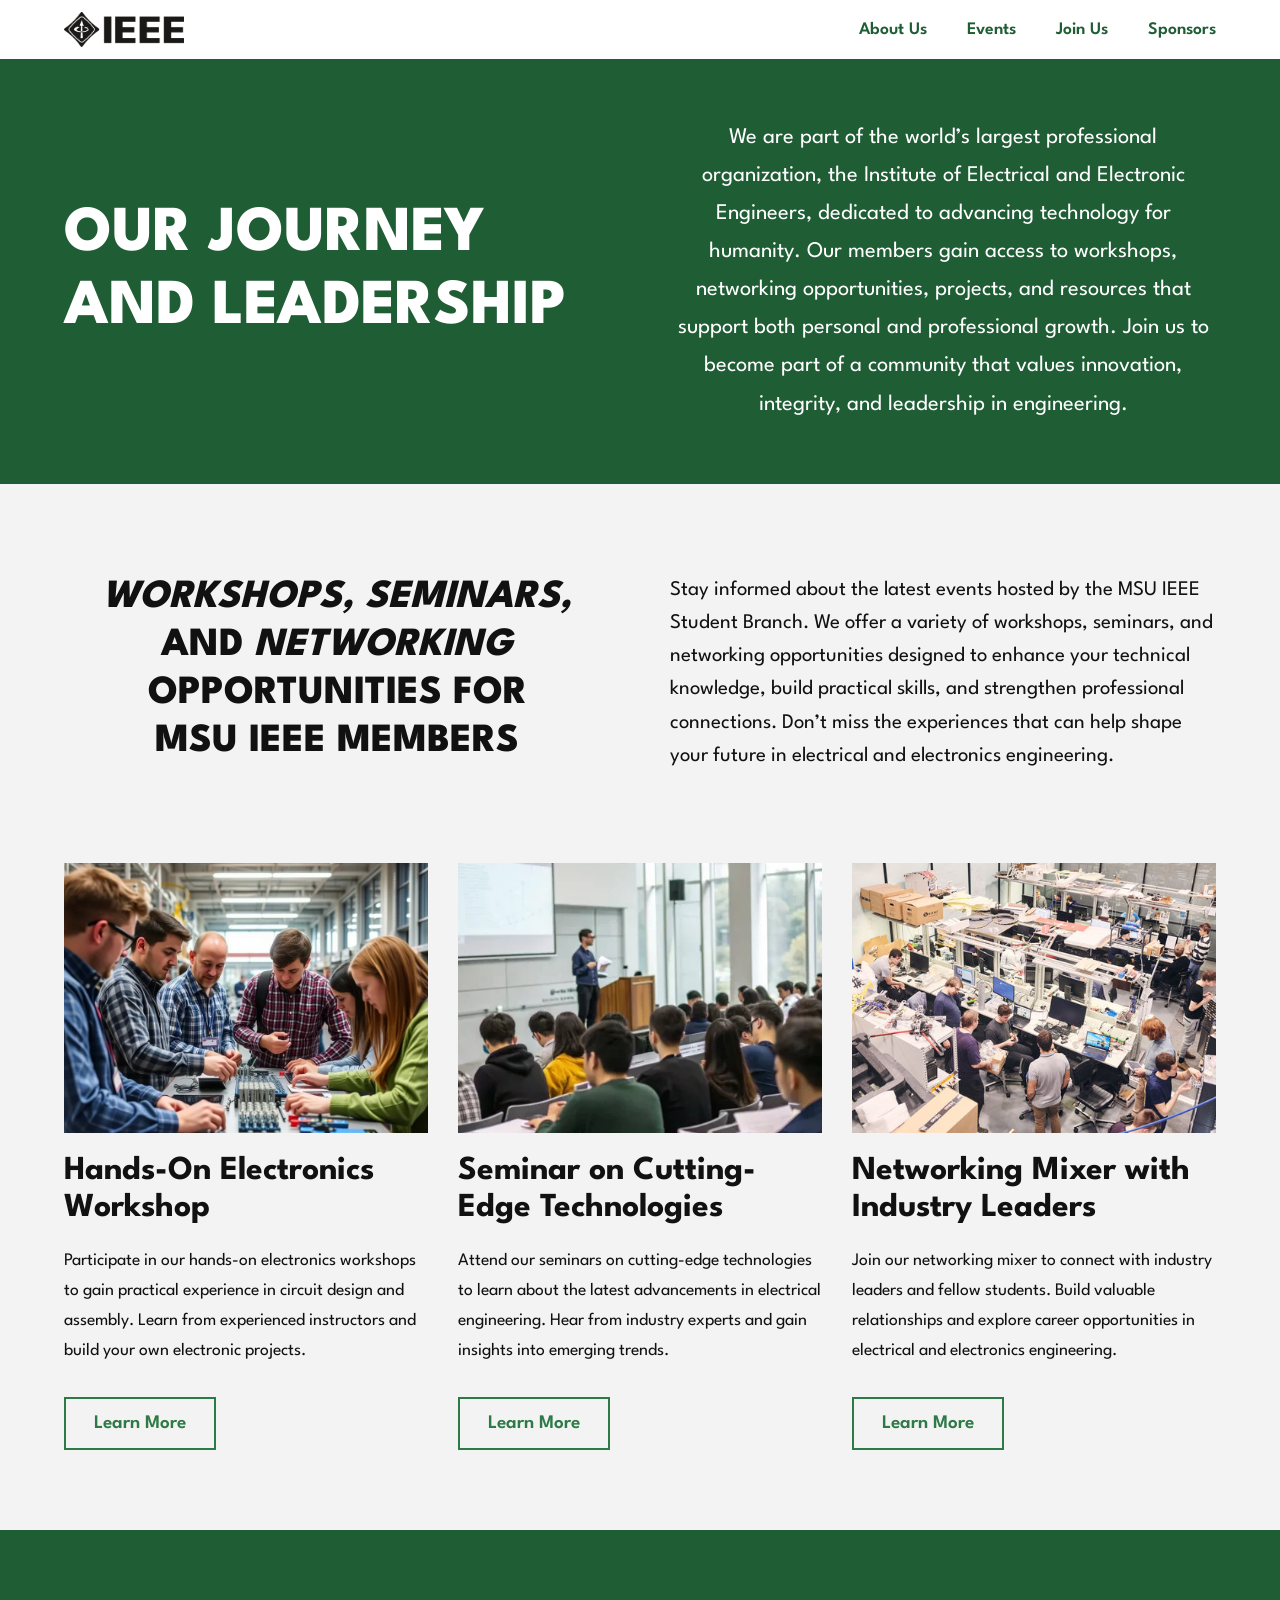
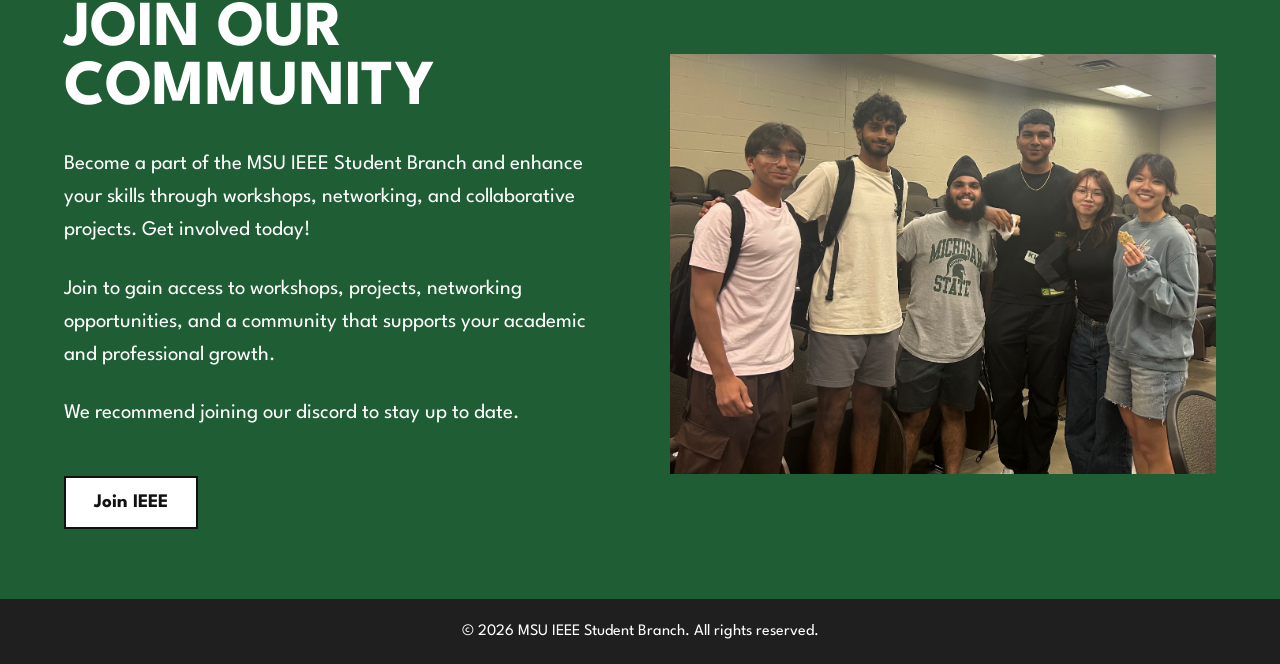
==== index.html @ b6328f14 "added files" ====
<!DOCTYPE html>
<html lang="en">
<head>
  <meta charset="UTF-8" />
  <meta name="viewport" content="width=device-width, initial-scale=1.0" />
  <title>MSU IEEE</title>

  <link rel="stylesheet" href="static/css/navbar.css">
  <link rel="stylesheet" href="static/css/header.css">
  <link rel="stylesheet" href="static/css/main.css">
  <link rel="stylesheet" href="static/css/footer.css">

  <link rel="preconnect" href="https://fonts.googleapis.com">
  <link rel="preconnect" href="https://fonts.gstatic.com" crossorigin>
  <link href="https://fonts.googleapis.com/css2?family=League+Spartan:wght@400;600;700;800&family=Libre+Baskerville:wght@400;700&display=swap" rel="stylesheet">
</head>
<body>

  <!-- Navigation -->
  <nav class="navbar">
    <div class="nav-container">
      <div class="logo">
        <a href="index.html">
          <img src="static/images/ieee.png" alt="MSU IEEE Logo" class="logo-img" />
        </a>
      </div>

      <ul class="nav-links">
        <li><a href="aboutus.html">About Us</a></li>
        <li><a href="events.html">Events</a></li>
        <li><a href="joinus.html">Join Us</a></li>
        <li><a href="sponsors.html">Sponsors</a></li>
      </ul>
    </div>
  </nav>

  <!-- Intro Section -->
  <header class="hero-section fade-in">
    <div class="hero-container">
      <div class="hero-left">
        <h1>OUR JOURNEY AND LEADERSHIP</h1>
      </div>
      <div class="hero-right">
        <p>
          We are part of the world’s largest professional organization, the Institute of
          Electrical and Electronic Engineers, dedicated to advancing technology for humanity.
          Our members gain access to workshops, networking opportunities, projects, and
          resources that support both personal and professional growth. Join us to become
          part of a community that values innovation, integrity, and leadership in engineering.
        </p>
      </div>
    </div>
  </header>

  <main>
    <section class="info-section fade-in">
      <div class="info-container">
        <div class="info-left">
          <h2>
            <span>WORKSHOPS, SEMINARS,</span><br />
            AND <span>NETWORKING</span> OPPORTUNITIES FOR<br />
            MSU IEEE MEMBERS
          </h2>
        </div>
        <div class="info-right">
          <p>
            Stay informed about the latest events hosted by the MSU IEEE Student Branch.
            We offer a variety of workshops, seminars, and networking opportunities designed
            to enhance your technical knowledge, build practical skills, and strengthen
            professional connections. Don’t miss the experiences that can help shape your
            future in electrical and electronics engineering.
          </p>
        </div>
      </div>
    </section>

    <section class="cards-section fade-in">
      <div class="cards-container">
        <div class="event-card">
          <img src="static/images/image1.webp" alt="Hands-on electronics workshop">
          <h3>Hands-On Electronics Workshop</h3>
          <p>
            Participate in our hands-on electronics workshops to gain practical experience
            in circuit design and assembly. Learn from experienced instructors and build
            your own electronic projects.
          </p>
          <a href="events.html" class="learn-btn">Learn More</a>
        </div>

        <div class="event-card">
          <img src="static/images/image2.webp" alt="Seminar on cutting-edge technologies">
          <h3>Seminar on Cutting-Edge Technologies</h3>
          <p>
            Attend our seminars on cutting-edge technologies to learn about the latest
            advancements in electrical engineering. Hear from industry experts and gain
            insights into emerging trends.
          </p>
          <a href="events.html" class="learn-btn">Learn More</a>
        </div>

        <div class="event-card">
          <img src="static/images/image3.jpg" alt="Networking mixer with industry leaders">
          <h3>Networking Mixer with Industry Leaders</h3>
          <p>
            Join our networking mixer to connect with industry leaders and fellow students.
            Build valuable relationships and explore career opportunities in electrical and
            electronics engineering.
          </p>
          <a href="events.html" class="learn-btn">Learn More</a>
        </div>
      </div>
    </section>

    <section class="join-section fade-in">
      <div class="join-container">
        <div class="join-text">
          <h2>JOIN OUR COMMUNITY</h2>
          <p>
            Become a part of the MSU IEEE Student Branch and enhance your skills through
            workshops, networking, and collaborative projects. Get involved today!
          </p>
          <p>
            Join to gain access to workshops, projects, networking opportunities, and
            a community that supports your academic and professional growth.
          </p>
          <p>
            We recommend joining our discord to stay up to date.
          </p>
          <a href="joinus.html" class="join-btn">Join IEEE</a>
        </div>

        <div class="join-image">
          <img src="static/images/image4.jpg" alt="IEEE community meeting">
        </div>
      </div>
    </section>
  </main>

  <footer class="footer">
    <p>© 2026 MSU IEEE Student Branch. All rights reserved.</p>
  </footer>

  <script>
    const fadeElements = document.querySelectorAll('.fade-in');

    const observer = new IntersectionObserver((entries) => {
      entries.forEach((entry) => {
        if (entry.isIntersecting) {
          entry.target.classList.add('show');
        }
      });
    }, {
      threshold: 0.15
    });

    fadeElements.forEach((el) => observer.observe(el));
  </script>

</body>
</html>
---- static/css/navbar.css ----
* {
  margin: 0;
  padding: 0;
  box-sizing: border-box;
}

.navbar {
  background-color: white;
  padding: 12px 0;   /* smaller than before */
  box-shadow: 0 2px 6px rgba(0,0,0,0.08);
}

.nav-container {
  width: 90%;
  max-width: 1400px;
  margin: 0 auto;
  display: flex;
  justify-content: space-between;
  align-items: center;
}

.logo-img {
  height: 35px;     /* make logo a bit smaller too */
  width: auto;
  display: block;
}

.nav-links {
  list-style: none;
  display: flex;
  gap: 40px;
}

.nav-links a {
  text-decoration: none;
  color: #1f5d35;
  font-size: 1.1rem;
  font-weight: 600;
  transition: color 0.3s ease;
}

.nav-links a:hover {
  color: #000;
}
---- static/css/header.css ----
.hero-section {
  background-color: #1f5d35;
  color: white;
  min-height: 400px;
  display: flex;
  align-items: center;
  padding: 60px 0;
}

.hero-container {
  width: 90%;
  max-width: 1400px;
  margin: 0 auto;
  display: flex;
  justify-content: space-between;
  align-items: center;
  gap: 60px;
}

.hero-left,
.hero-right {
  flex: 1;
}

.hero-left h1 {
  font-family: 'League Spartan', sans-serif;
  font-size: 4rem;
  font-weight: 800;
  line-height: 1.15;
}

.hero-right p {
  font-family: 'League Spartan', sans-serif;
  font-size: 1.4rem;
  line-height: 1.7;
  text-align: center;
  max-width: 700px;
  margin: 0 auto;
}
---- static/css/main.css ----
body {
  font-family: 'League Spartan', sans-serif;
  background-color: #f3f3f3;
  color: #111;
  animation: pageFade 0.8s ease-in-out;
}

.info-section {
  padding: 90px 0 50px;
}

.info-container {
  width: 90%;
  max-width: 1400px;
  margin: 0 auto;
  display: flex;
  justify-content: space-between;
  gap: 60px;
  align-items: flex-start;
}

.info-left,
.info-right {
  flex: 1;
}

.info-left h2 {
  font-family: 'League Spartan', sans-serif;
  font-size: 2.5rem;
  line-height: 1.2;
  font-weight: 800;
  text-align: center;
}

.info-left span {
  font-style: italic;
}

.info-right p {
  font-family: 'League Spartan', sans-serif;
  font-size: 1.3rem;
  line-height: 1.6;
}

.gallery-section {
  padding: 40px 0 80px;
}

.gallery-container {
  width: 90%;
  max-width: 1400px;
  margin: 0 auto;
  display: grid;
  grid-template-columns: repeat(3, 1fr);
  gap: 25px;
}

.gallery-card {
  overflow: hidden;
  border-radius: 6px;
  background-color: white;
}

.gallery-card img {
  width: 100%;
  height: 320px;
  object-fit: cover;
  display: block;
}

.cards-section {
  padding: 40px 0 80px;
}

.cards-container {
  width: 90%;
  max-width: 1400px;
  margin: 0 auto;
  display: grid;
  grid-template-columns: repeat(3, 1fr);
  gap: 30px;
}

.event-card img {
  width: 100%;
  height: 270px;
  object-fit: cover;
  display: block;
  margin-bottom: 20px;
}

.event-card h3 {
  font-family: 'League Spartan', sans-serif;
  font-size: 2.1rem;
  line-height: 1.1;
  font-weight: 700;
  margin-bottom: 20px;
}

.event-card p {
  font-family: 'League Spartan', sans-serif;
  font-size: 1.1rem;
  line-height: 1.7;
  margin-bottom: 30px;
}

.learn-btn {
  display: inline-block;
  padding: 16px 28px;
  border: 2px solid #2d7a46;
  color: #2d7a46;
  text-decoration: none;
  font-family: 'League Spartan', sans-serif;
  font-size: 1.2rem;
  font-weight: 600;
  background-color: transparent;
}

.join-section {
  background-color: #1f5d35;
  padding: 70px 0;
}

.join-container {
  width: 90%;
  max-width: 1400px;
  margin: 0 auto;
  display: flex;
  justify-content: space-between;
  align-items: center;
  gap: 60px;
}

.join-text,
.join-image {
  flex: 1;
}

.join-text h2 {
  font-family: 'League Spartan', sans-serif;
  font-size: 4rem;
  font-weight: 700;
  color: white;
  margin-bottom: 30px;
}

.join-text p {
  font-family: 'League Spartan', sans-serif;
  font-size: 1.3rem;
  line-height: 1.6;
  color: white;
  margin-bottom: 25px;
}

.join-btn {
  display: inline-block;
  margin-top: 20px;
  padding: 16px 28px;
  background-color: white;
  color: #111;
  text-decoration: none;
  font-family: 'League Spartan', sans-serif;
  font-size: 1.2rem;
  font-weight: 700;
  border: 2px solid #111;
}

.join-image img {
  width: 100%;
  height: 420px;
  object-fit: cover;
  display: block;
}
.about-page-title {
  padding: 110px 0 70px;
}

.about-page-container {
  width: 90%;
  max-width: 1400px;
  margin: 0 auto;
}

.about-page-title h1 {
  font-family: 'League Spartan', sans-serif;
  font-size: 4.2rem;
  line-height: 1;
  font-weight: 800;
  text-align: center;
  margin: 0;
}

.about-page-section {
  padding: 20px 0 70px;
}

.about-page-section p {
  font-size: 1.35rem;
  line-height: 1.8;
  margin-bottom: 28px;
}

.about-page-section h2 {
  font-family: 'League Spartan', sans-serif;
  font-size: 3.8rem;
  line-height: 1.1;
  font-weight: 800;
  margin-bottom: 35px;
}

.eboard-grid {
  display: grid;
  grid-template-columns: repeat(3, 1fr);
  gap: 28px;
  margin-top: 30px;
}

.eboard-card {
  background-color: white;
  padding: 28px;
  border-radius: 6px;
}

.eboard-card h3 {
  font-family: 'League Spartan', sans-serif;
  font-size: 2rem;
  line-height: 1.1;
  font-weight: 700;
  margin-top: 0;
  margin-bottom: 14px;
}

.eboard-card p {
  font-size: 1.1rem;
  line-height: 1.6;
  margin: 0 0 10px;
}

.social-section {
  padding: 20px 0 80px;
}

.social-icons {
  display: flex;
  justify-content: center;
  align-items: center;
  gap: 30px;
  flex-wrap: wrap;
}

.social-icons a img {
  width: 70px;
  height: 70px;
  object-fit: contain;
  display: block;
}
.sponsor-logo {
  display: flex;
  align-items: center;
  justify-content: center;
  padding: 25px;
  min-height: 180px;
}

.sponsor-logo img {
  width: 100%;
  max-width: 260px;
  height: auto;
  max-height: 140px;
  object-fit: contain;
  display: block;
}
.fade-in {
  opacity: 0;
  transform: translateY(30px);
  transition: opacity 0.8s ease, transform 0.8s ease;
}

.fade-in.show {
  opacity: 1;
  transform: translateY(0);
}
---- static/css/footer.css ----
.footer {
  background-color: #1f1f1f;
  color: white;
  text-align: center;
  padding: 25px 15px;
  font-size: 1rem;
}
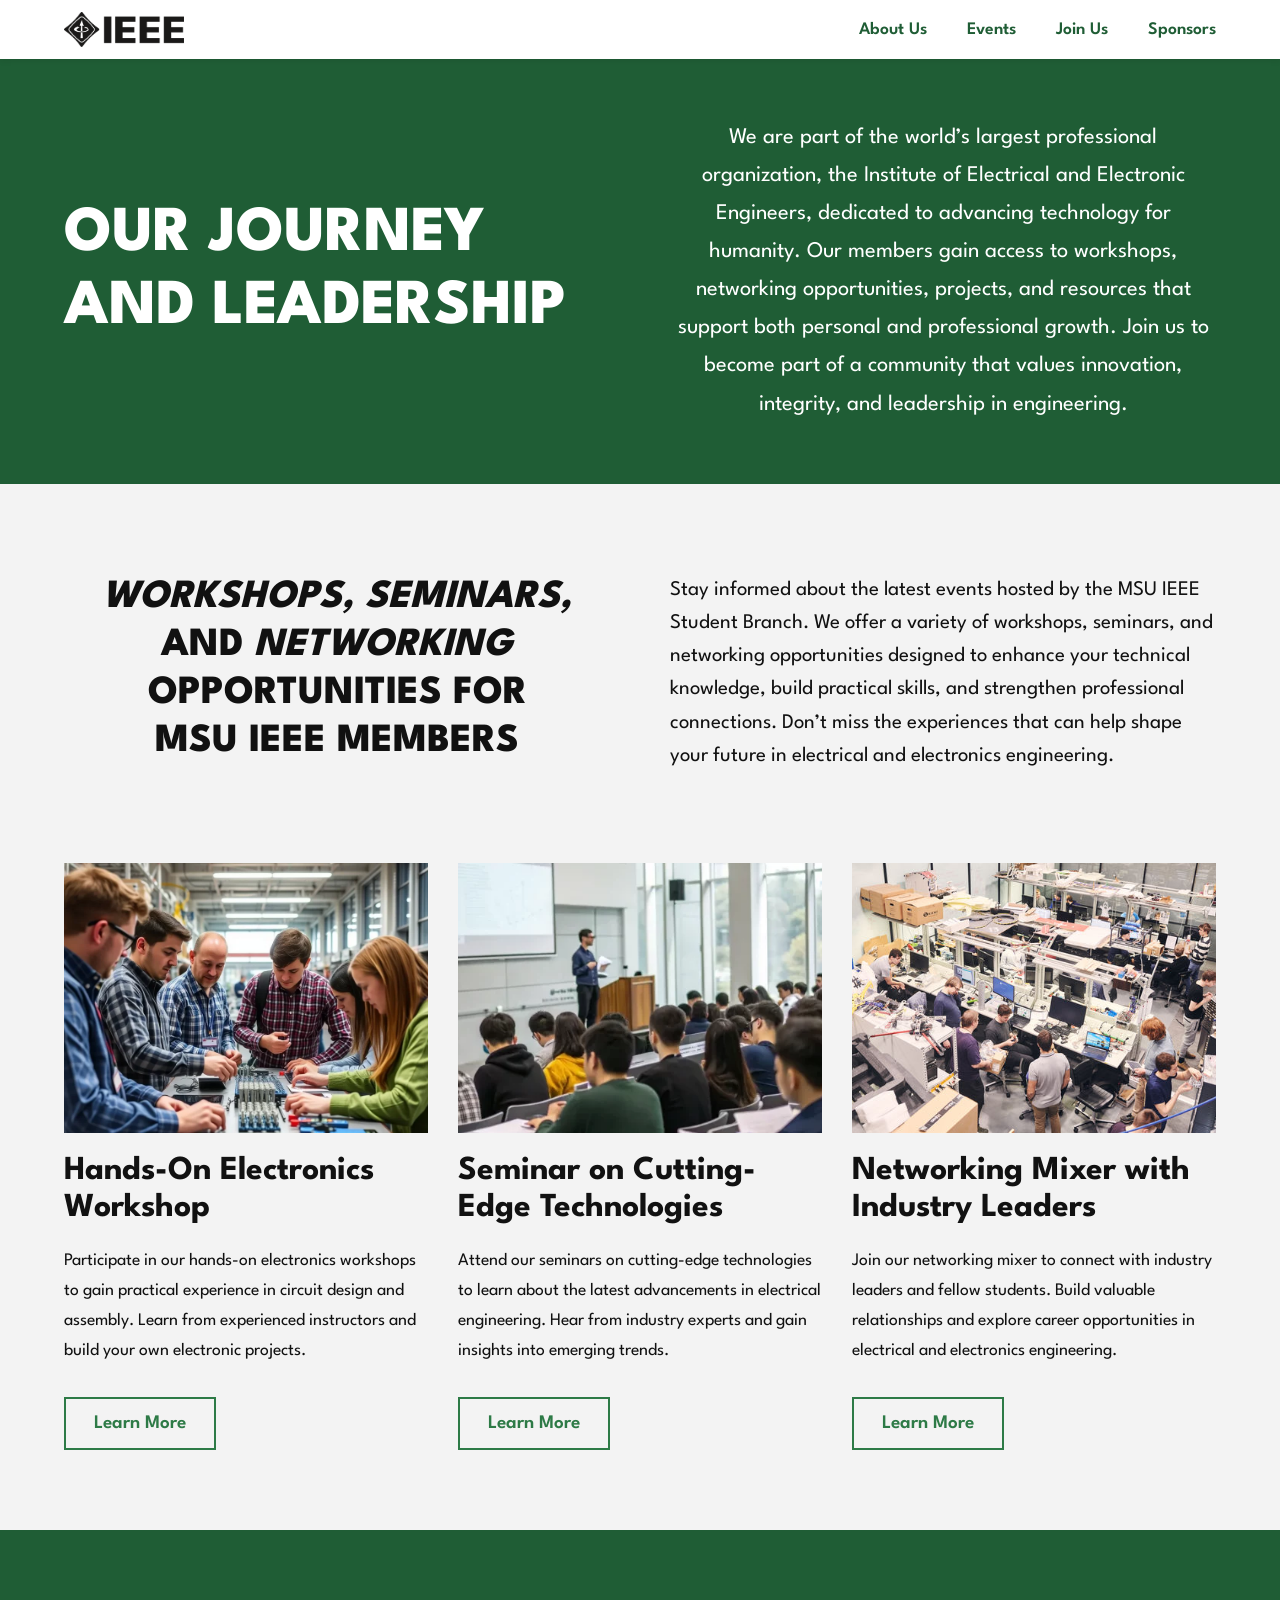
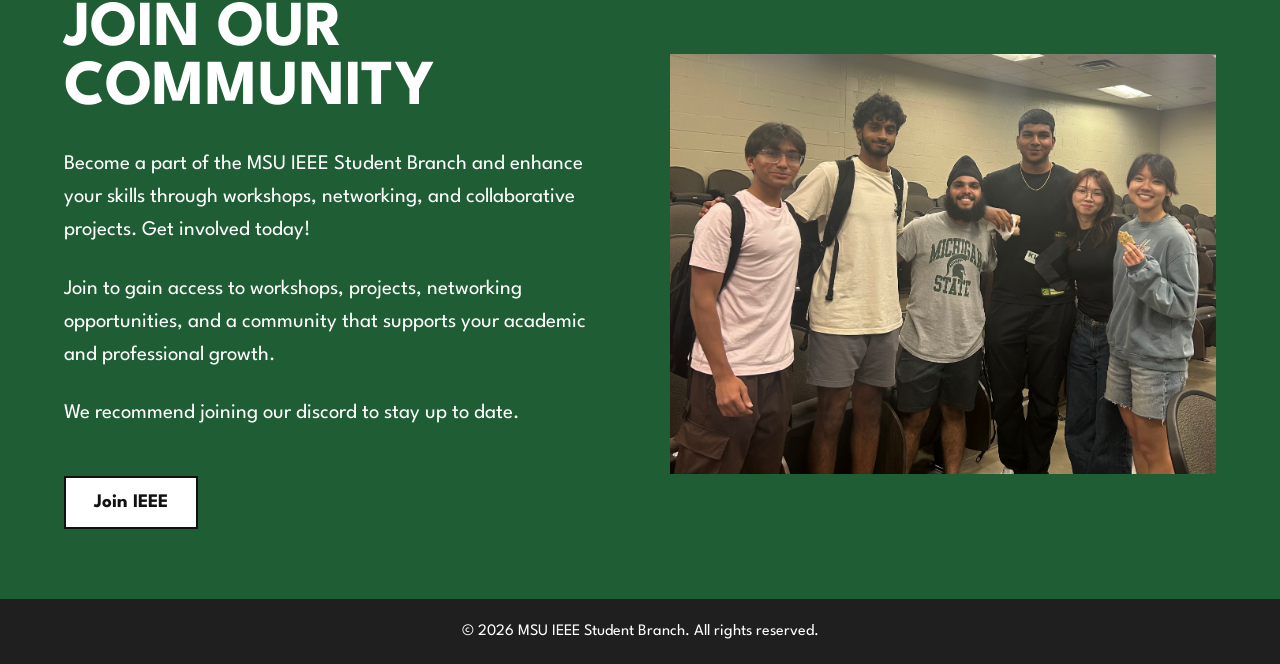
==== commit d8b3fd6c: "hi" ====
--- a/index.html
+++ b/index.html
@@ -31,6 +31,12 @@
         <li><a href="joinus.html">Join Us</a></li>
         <li><a href="sponsors.html">Sponsors</a></li>
       </ul>
+
+      <button class="hamburger" id="hamburger" aria-label="Toggle navigation" aria-expanded="false">
+        <span></span>
+        <span></span>
+        <span></span>
+      </button>
     </div>
   </nav>
 
@@ -141,6 +147,17 @@
   </footer>
 
   <script>
+    // Hamburger menu toggle
+    const hamburger = document.getElementById('hamburger');
+    const navLinks = document.querySelector('.nav-links');
+    if (hamburger && navLinks) {
+      hamburger.addEventListener('click', () => {
+        hamburger.classList.toggle('open');
+        navLinks.classList.toggle('open');
+        hamburger.setAttribute('aria-expanded', navLinks.classList.contains('open'));
+      });
+    }
+
     const fadeElements = document.querySelectorAll('.fade-in');
 
     const observer = new IntersectionObserver((entries) => {
--- a/static/css/navbar.css
+++ b/static/css/navbar.css
@@ -6,8 +6,10 @@
 
 .navbar {
   background-color: white;
-  padding: 12px 0;   /* smaller than before */
+  padding: 12px 0;
   box-shadow: 0 2px 6px rgba(0,0,0,0.08);
+  position: relative;
+  z-index: 100;
 }
 
 .nav-container {
@@ -20,7 +22,7 @@
 }
 
 .logo-img {
-  height: 35px;     /* make logo a bit smaller too */
+  height: 35px;
   width: auto;
   display: block;
 }
@@ -41,4 +43,73 @@
 
 .nav-links a:hover {
   color: #000;
-}+}
+
+/* Hamburger button — hidden on desktop */
+.hamburger {
+  display: none;
+  flex-direction: column;
+  justify-content: space-between;
+  width: 26px;
+  height: 18px;
+  background: none;
+  border: none;
+  cursor: pointer;
+  padding: 0;
+}
+
+.hamburger span {
+  display: block;
+  width: 100%;
+  height: 2px;
+  background-color: #1f5d35;
+  border-radius: 2px;
+  transition: all 0.3s ease;
+}
+
+.hamburger.open span:nth-child(1) {
+  transform: translateY(8px) rotate(45deg);
+}
+.hamburger.open span:nth-child(2) {
+  opacity: 0;
+}
+.hamburger.open span:nth-child(3) {
+  transform: translateY(-8px) rotate(-45deg);
+}
+
+@media (max-width: 768px) {
+  .hamburger {
+    display: flex;
+  }
+
+  .nav-links {
+    display: none;
+    flex-direction: column;
+    gap: 0;
+    position: absolute;
+    top: 100%;
+    left: 0;
+    right: 0;
+    background-color: white;
+    box-shadow: 0 4px 12px rgba(0,0,0,0.1);
+    padding: 8px 0;
+  }
+
+  .nav-links.open {
+    display: flex;
+  }
+
+  .nav-links li {
+    border-bottom: 1px solid #f0f0f0;
+  }
+
+  .nav-links li:last-child {
+    border-bottom: none;
+  }
+
+  .nav-links a {
+    display: block;
+    padding: 14px 24px;
+    font-size: 1.05rem;
+  }
+}
--- a/static/css/header.css
+++ b/static/css/header.css
@@ -36,4 +36,26 @@
   text-align: center;
   max-width: 700px;
   margin: 0 auto;
-}+}
+
+@media (max-width: 768px) {
+  .hero-section {
+    min-height: unset;
+    padding: 40px 0;
+  }
+
+  .hero-container {
+    flex-direction: column;
+    gap: 24px;
+    text-align: center;
+  }
+
+  .hero-left h1 {
+    font-size: 2.2rem;
+  }
+
+  .hero-right p {
+    font-size: 1.1rem;
+    text-align: center;
+  }
+}
--- a/static/css/main.css
+++ b/static/css/main.css
@@ -5,6 +5,7 @@
   animation: pageFade 0.8s ease-in-out;
 }
 
+/* ── Info Section ── */
 .info-section {
   padding: 90px 0 50px;
 }
@@ -42,6 +43,7 @@
   line-height: 1.6;
 }
 
+/* ── Gallery Section ── */
 .gallery-section {
   padding: 40px 0 80px;
 }
@@ -68,6 +70,7 @@
   display: block;
 }
 
+/* ── Cards Section ── */
 .cards-section {
   padding: 40px 0 80px;
 }
@@ -116,6 +119,7 @@
   background-color: transparent;
 }
 
+/* ── Join Section ── */
 .join-section {
   background-color: #1f5d35;
   padding: 70px 0;
@@ -171,6 +175,8 @@
   object-fit: cover;
   display: block;
 }
+
+/* ── About Page ── */
 .about-page-title {
   padding: 110px 0 70px;
 }
@@ -208,6 +214,7 @@
   margin-bottom: 35px;
 }
 
+/* ── Eboard Grid ── */
 .eboard-grid {
   display: grid;
   grid-template-columns: repeat(3, 1fr);
@@ -236,6 +243,7 @@
   margin: 0 0 10px;
 }
 
+/* ── Social Section ── */
 .social-section {
   padding: 20px 0 80px;
 }
@@ -254,6 +262,8 @@
   object-fit: contain;
   display: block;
 }
+
+/* ── Sponsor Logos ── */
 .sponsor-logo {
   display: flex;
   align-items: center;
@@ -270,6 +280,8 @@
   object-fit: contain;
   display: block;
 }
+
+/* ── Fade-in animation ── */
 .fade-in {
   opacity: 0;
   transform: translateY(30px);
@@ -279,4 +291,125 @@
 .fade-in.show {
   opacity: 1;
   transform: translateY(0);
-}+}
+
+/* ════════════════════════════════
+   MOBILE RESPONSIVE BREAKPOINTS
+   ════════════════════════════════ */
+
+/* Tablet: 2-column grids */
+@media (max-width: 900px) {
+  .cards-container,
+  .eboard-grid,
+  .gallery-container {
+    grid-template-columns: repeat(2, 1fr);
+  }
+
+  .info-left h2 {
+    font-size: 2rem;
+  }
+
+  .about-page-title h1 {
+    font-size: 3rem;
+  }
+
+  .about-page-section h2 {
+    font-size: 2.8rem;
+  }
+}
+
+/* Mobile: single column */
+@media (max-width: 600px) {
+  .info-section {
+    padding: 50px 0 30px;
+  }
+
+  .info-container {
+    flex-direction: column;
+    gap: 24px;
+  }
+
+  .info-left h2 {
+    font-size: 1.8rem;
+    text-align: left;
+  }
+
+  .info-right p {
+    font-size: 1.05rem;
+  }
+
+  .cards-container,
+  .eboard-grid,
+  .gallery-container {
+    grid-template-columns: 1fr;
+  }
+
+  .event-card h3 {
+    font-size: 1.5rem;
+  }
+
+  .event-card p {
+    font-size: 1rem;
+  }
+
+  .learn-btn {
+    padding: 14px 22px;
+    font-size: 1rem;
+  }
+
+  .join-section {
+    padding: 50px 0;
+  }
+
+  .join-container {
+    flex-direction: column;
+    gap: 32px;
+  }
+
+  .join-text h2 {
+    font-size: 2.4rem;
+    margin-bottom: 20px;
+  }
+
+  .join-text p {
+    font-size: 1.05rem;
+  }
+
+  .join-image img {
+    height: 260px;
+  }
+
+  .about-page-title {
+    padding: 60px 0 40px;
+  }
+
+  .about-page-title h1 {
+    font-size: 2rem;
+  }
+
+  .about-page-section {
+    padding: 10px 0 40px;
+  }
+
+  .about-page-section h2 {
+    font-size: 2rem;
+    margin-bottom: 20px;
+  }
+
+  .about-page-section p {
+    font-size: 1.1rem;
+  }
+
+  .eboard-card h3 {
+    font-size: 1.4rem;
+  }
+
+  .social-icons a img {
+    width: 56px;
+    height: 56px;
+  }
+
+  .gallery-card img {
+    height: 220px;
+  }
+}
